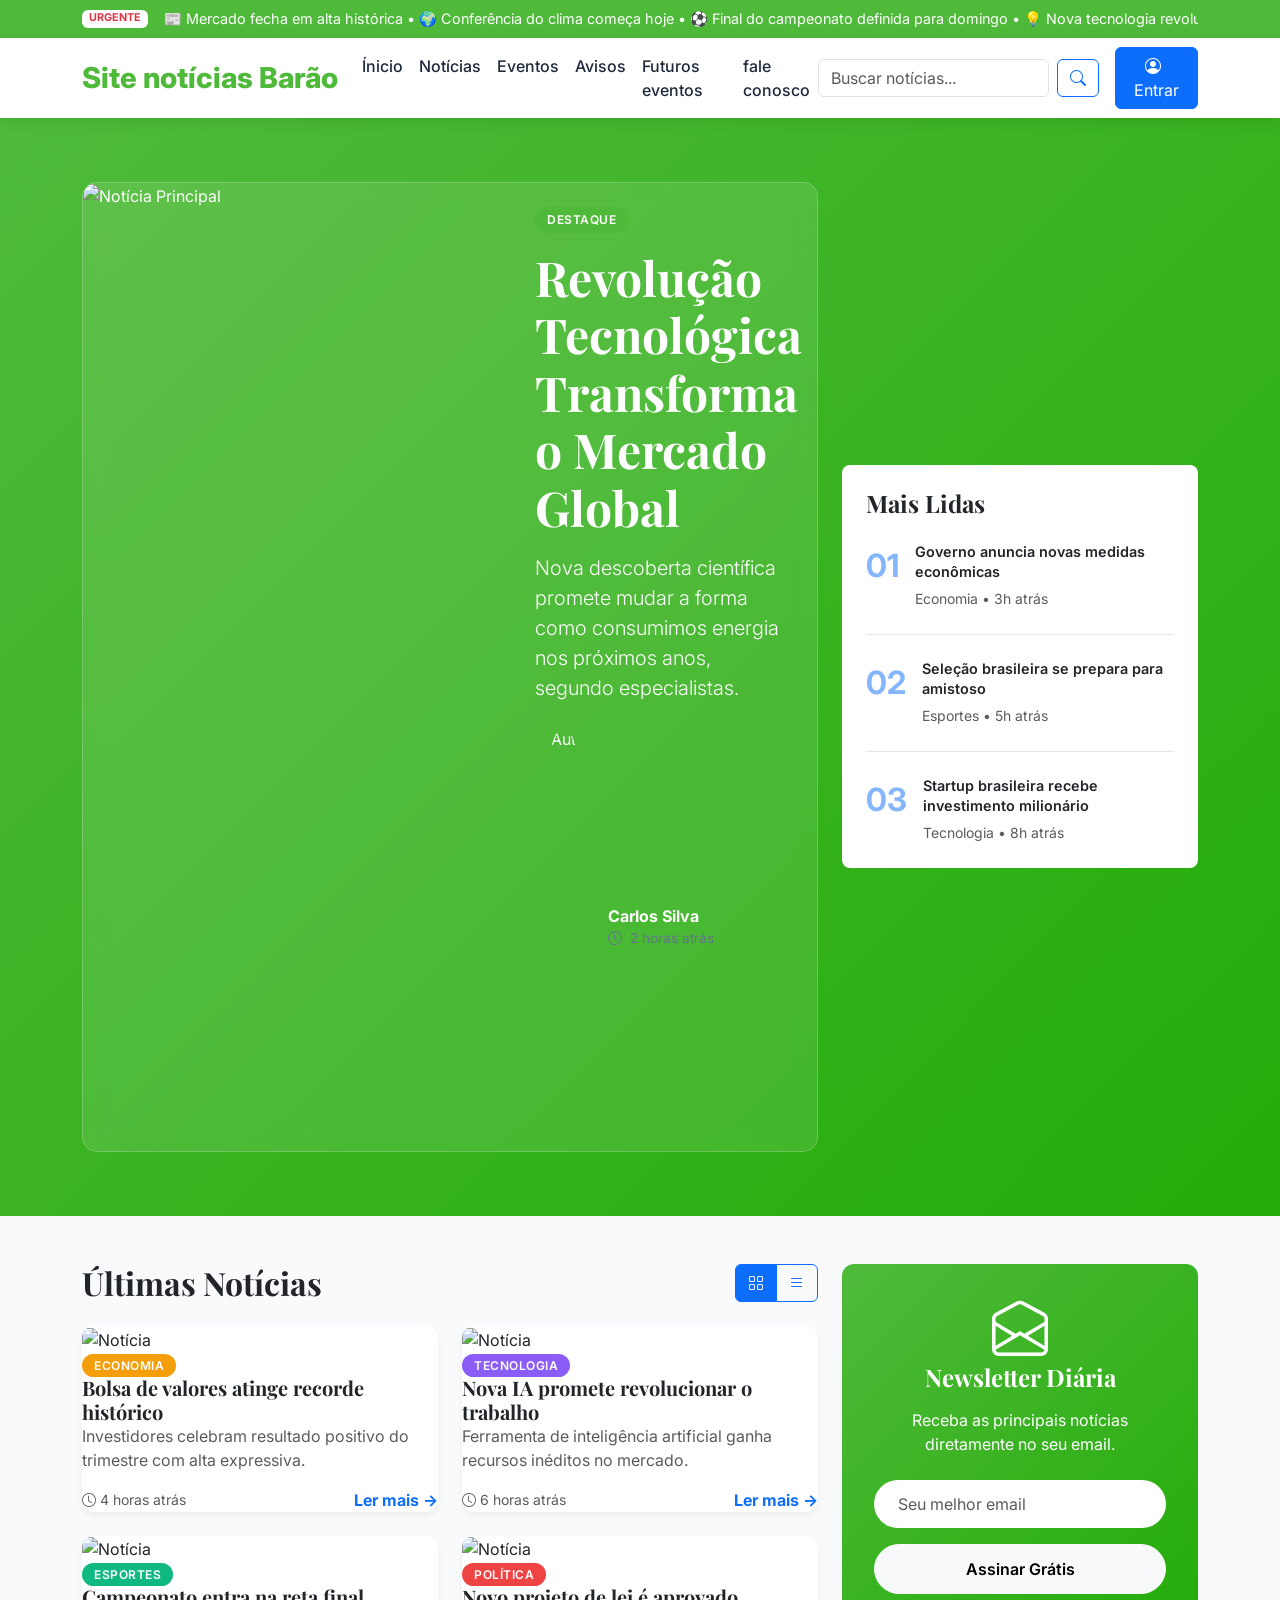
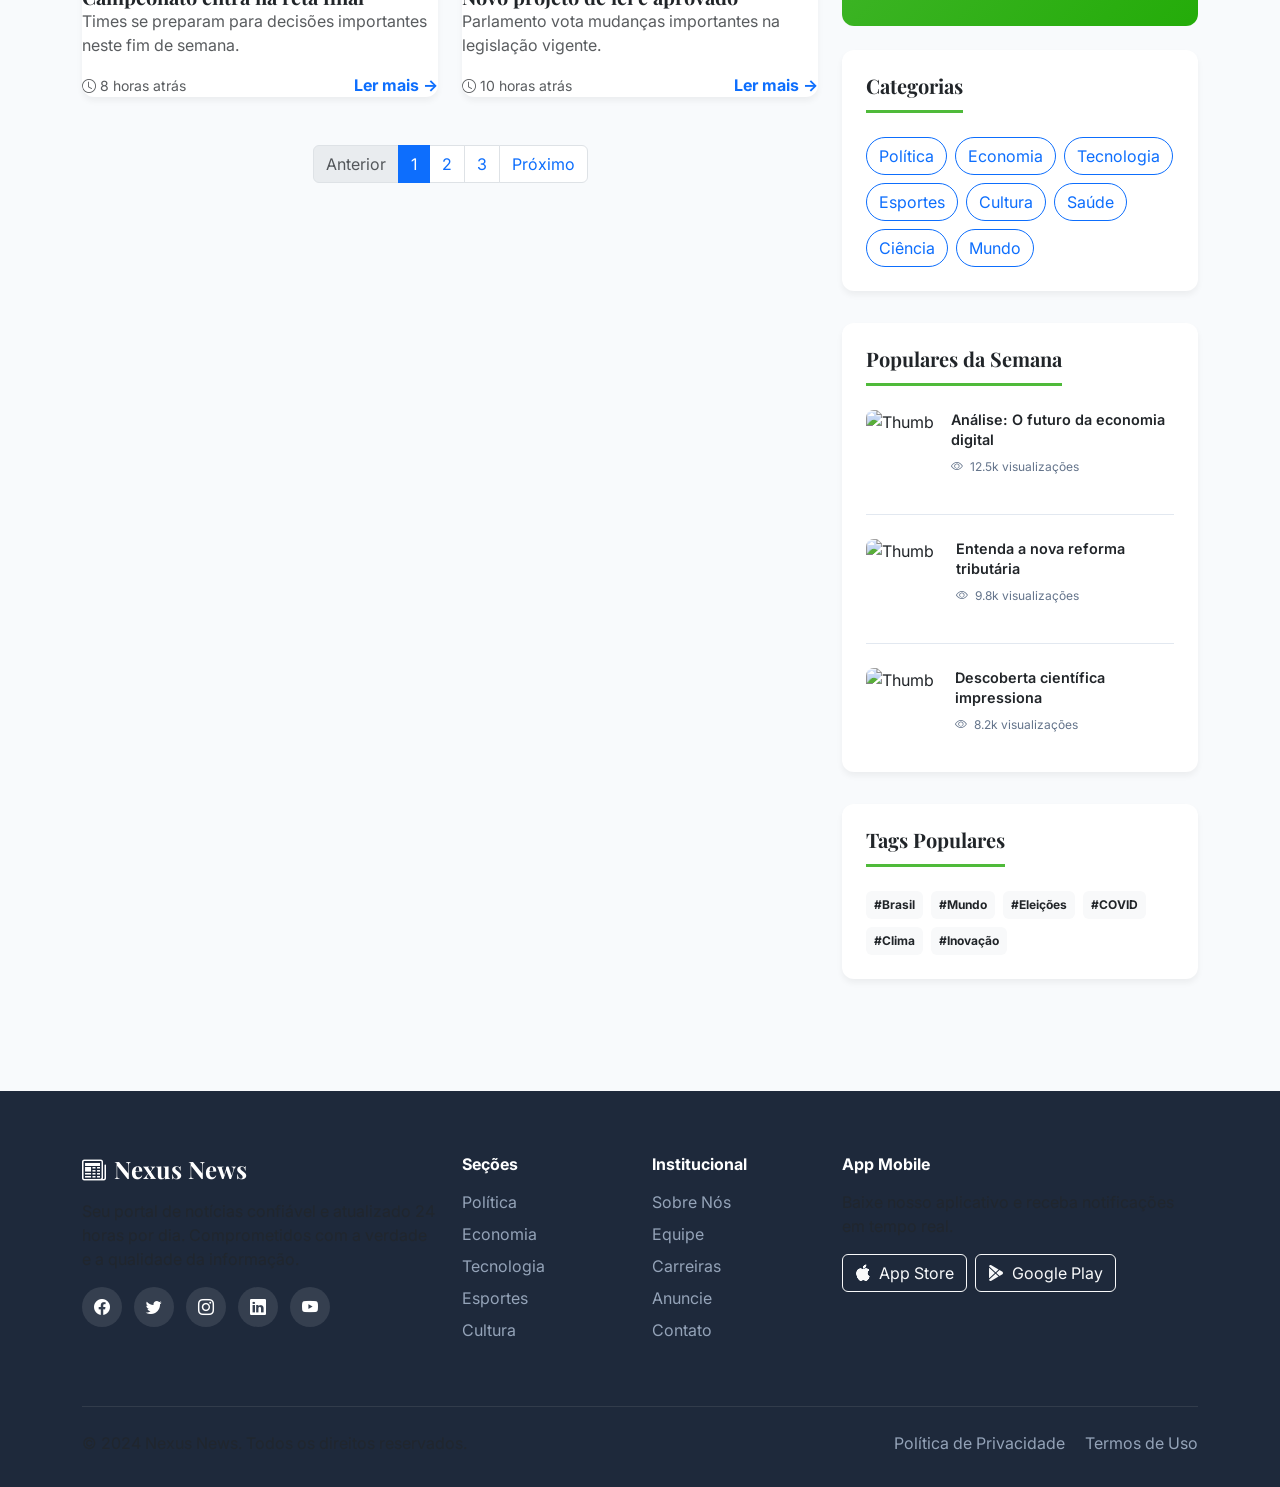
==== index.html @ a6ea6fc0 "Add files via upload" ====
<!DOCTYPE html>
<html lang="pt-BR">
<head>
    <meta charset="UTF-8">
    <meta name="viewport" content="width=device-width, initial-scale=1.0">
    <title>Nexus News - Notícias em Tempo Real</title>
    
    <!-- Bootstrap 5 CSS -->
    <link href="https://cdn.jsdelivr.net/npm/bootstrap@5.3.2/dist/css/bootstrap.min.css" rel="stylesheet">
    <!-- Bootstrap Icons -->
    <link rel="stylesheet" href="https://cdn.jsdelivr.net/npm/bootstrap-icons@1.11.1/font/bootstrap-icons.css">
    <!-- Google Fonts -->
    <link href="https://fonts.googleapis.com/css2?family=Inter:wght@300;400;500;600;700&family=Playfair+Display:wght@700;800&display=swap" rel="stylesheet">
    
    <style>
        :root {
            --primary-color: #4fba3a;
            --secondary-color: #24ac09;
            --accent-color: #ffff;
            --dark-color: #1e293b;
            --light-bg: #f8fafc;
        }

        body {
            font-family: 'Inter', sans-serif;
            background-color: var(--light-bg);
        }

        h1, h2, h3, h4, h5 {
            font-family: 'Playfair Display', serif;
        }

        /* Navbar */
        .navbar {
            box-shadow: 0 2px 15px rgba(0,0,0,0.1);
            background: white !important;
        }

        .navbar-brand {
            font-weight: 800;
            font-size: 1.8rem;
            color: var(--primary-color) !important;
        }

        .nav-link {
            font-weight: 500;
            color: var(--dark-color) !important;
            transition: color 0.3s;
        }

        .nav-link:hover {
            color: var(--primary-color) !important;
        }

        /* Hero Section */
        .hero-section {
            background: linear-gradient(135deg, var(--primary-color) 0%, var(--secondary-color) 100%);
            color: white;
            padding: 4rem 0;
            margin-bottom: 3rem;
        }

        .hero-card {
            background: rgba(255,255,255,0.1);
            backdrop-filter: blur(10px);
            border-radius: 15px;
            overflow: hidden;
            border: 1px solid rgba(255,255,255,0.2);
        }

        .hero-card img {
            height: 400px;
            object-fit: cover;
        }

        /* News Cards */
        .news-card {
            background: white;
            border-radius: 12px;
            overflow: hidden;
            box-shadow: 0 4px 6px rgba(0,0,0,0.05);
            transition: transform 0.3s, box-shadow 0.3s;
            height: 100%;
            border: none;
        }

        .news-card:hover {
            transform: translateY(-5px);
            box-shadow: 0 12px 24px rgba(0,0,0,0.1);
        }

        .news-card img {
            height: 220px;
            object-fit: cover;
        }

        .category-badge {
            background: var(--primary-color);
            color: white;
            padding: 0.25rem 0.75rem;
            border-radius: 20px;
            font-size: 0.75rem;
            font-weight: 600;
            text-transform: uppercase;
            letter-spacing: 0.5px;
        }

        .category-tech { background: #8b5cf6; }
        .category-politics { background: #ef4444; }
        .category-sports { background: #10b981; }
        .category-business { background: #f59e0b; }

        /* Sidebar */
        .sidebar-widget {
            background: white;
            border-radius: 12px;
            padding: 1.5rem;
            margin-bottom: 2rem;
            box-shadow: 0 4px 6px rgba(0,0,0,0.05);
        }

        .widget-title {
            font-weight: 700;
            margin-bottom: 1.5rem;
            padding-bottom: 0.75rem;
            border-bottom: 3px solid var(--primary-color);
            display: inline-block;
        }

        .news-list-item {
            display: flex;
            gap: 1rem;
            margin-bottom: 1.5rem;
            padding-bottom: 1.5rem;
            border-bottom: 1px solid #e2e8f0;
        }

        .news-list-item:last-child {
            border-bottom: none;
            margin-bottom: 0;
            padding-bottom: 0;
        }

        .news-list-item img {
            width: 80px;
            height: 80px;
            object-fit: cover;
            border-radius: 8px;
        }

        .news-list-item h6 {
            font-size: 0.9rem;
            font-weight: 600;
            line-height: 1.4;
            margin-bottom: 0.5rem;
        }

        .news-list-item .meta {
            font-size: 0.75rem;
            color: #64748b;
        }

        /* Newsletter */
        .newsletter-box {
            background: linear-gradient(135deg, var(--primary-color), var(--secondary-color));
            color: white;
            border-radius: 12px;
            padding: 2rem;
            text-align: center;
        }

        .newsletter-box input {
            border-radius: 25px;
            border: none;
            padding: 0.75rem 1.5rem;
        }

        .newsletter-box button {
            border-radius: 25px;
            padding: 0.75rem 2rem;
            font-weight: 600;
        }

        /* Footer */
        footer {
            background: var(--dark-color);
            color: white;
            padding: 4rem 0 2rem;
            margin-top: 5rem;
        }

        .footer-link {
            color: #94a3b8;
            text-decoration: none;
            transition: color 0.3s;
        }

        .footer-link:hover {
            color: white;
        }

        .social-icon {
            width: 40px;
            height: 40px;
            background: rgba(255,255,255,0.1);
            border-radius: 50%;
            display: inline-flex;
            align-items: center;
            justify-content: center;
            color: white;
            margin-right: 0.5rem;
            transition: background 0.3s;
        }

        .social-icon:hover {
            background: var(--primary-color);
            color: white;
        }

        /* Date Badge */
        .date-badge {
            color: #64748b;
            font-size: 0.85rem;
            display: flex;
            align-items: center;
            gap: 0.5rem;
        }

        /* Breaking News Ticker */
        .breaking-news {
            background: #4fba3a;
            color: white;
            padding: 0.5rem 0;
            font-size: 0.9rem;
        }

        .ticker-wrap {
            overflow: hidden;
            white-space: nowrap;
        }

        .ticker {
            display: inline-block;
            animation: ticker 30s linear infinite;
        }

        @keyframes ticker {
            0% { transform: translateX(100%); }
            100% { transform: translateX(-100%); }
        }

        /* Responsive */
        @media (max-width: 768px) {
            .hero-card img {
                height: 250px;
            }
        }
    </style>
</head>
<body>

    <!-- Breaking News Ticker -->
    <div class="breaking-news">
        <div class="container">
            <div class="d-flex align-items-center">
                <span class="badge bg-white text-danger me-3">URGENTE</span>
                <div class="ticker-wrap flex-grow-1">
                    <div class="ticker">
                        📰 Mercado fecha em alta histórica • 🌍 Conferência do clima começa hoje • ⚽ Final do campeonato definida para domingo • 💡 Nova tecnologia revoluciona setor de energia
                    </div>
                </div>
            </div>
        </div>
    </div>

    <!-- Navbar -->
    <nav class="navbar navbar-expand-lg navbar-light sticky-top">
        <div class="container">
            <a class="navbar-brand" href="#">
                <img src="img/logo-barao.png" alt="" width="100px">Site notícias Barão
            </a>
            <button class="navbar-toggler" type="button" data-bs-toggle="collapse" data-bs-target="#navbarNav">
                <span class="navbar-toggler-icon"></span>
            </button>
            <div class="collapse navbar-collapse" id="navbarNav">
                <ul class="navbar-nav me-auto mb-2 mb-lg-0">
                    <li class="nav-item">
                        <a class="nav-link active" href="#">Ínicio</a>
                    </li>
                    <li class="nav-item">
                        <a class="nav-link" href="#">Notícias</a>
                    </li>
                    <li class="nav-item">
                        <a class="nav-link" href="#">Eventos</a>
                    </li>
                    <li class="nav-item">
                        <a class="nav-link" href="#">Avisos</a>
                    </li>
                    <li class="nav-item">
                        <a class="nav-link" href="#">Futuros eventos</a>
                    </li>
                    <li class="nav-item">
                        <a class="nav-link" href="#">fale conosco</a>
                    </li>
                </ul>
                <form class="d-flex" role="search">
                    <input class="form-control me-2" type="search" placeholder="Buscar notícias..." aria-label="Search">
                    <button class="btn btn-outline-primary" type="submit"><i class="bi bi-search"></i></button>
                </form>
                <div class="ms-3">
                    <button class="btn btn-primary"><i class="bi bi-person-circle me-2"></i>Entrar</button>
                </div>
            </div>
        </div>
    </nav>

    <!-- Hero Section -->
    <section class="hero-section">
        <div class="container">
            <div class="row align-items-center">
                <div class="col-lg-8">
                    <div class="hero-card">
                        <div class="row g-0">
                            <div class="col-md-7">
                                <img src="https://images.unsplash.com/photo-1504711434969-e33886168f5c?w=800&h=600&fit=crop" class="img-fluid" alt="Notícia Principal">
                            </div>
                            <div class="col-md-5 p-4 d-flex flex-column justify-content-center">
                                <span class="category-badge mb-3 align-self-start">Destaque</span>
                                <h1 class="display-5 fw-bold mb-3">Revolução Tecnológica Transforma o Mercado Global</h1>
                                <p class="lead mb-4">Nova descoberta científica promete mudar a forma como consumimos energia nos próximos anos, segundo especialistas.</p>
                                <div class="d-flex align-items-center gap-3">
                                    <img src="https://i.pravatar.cc/40?img=12" class="rounded-circle" alt="Autor">
                                    <div>
                                        <div class="fw-bold">Carlos Silva</div>
                                        <div class="date-badge"><i class="bi bi-clock"></i> 2 horas atrás</div>
                                    </div>
                                </div>
                            </div>
                        </div>
                    </div>
                </div>
                <div class="col-lg-4 mt-4 mt-lg-0">
                    <div class="bg-white text-dark p-4 rounded-3 h-100">
                        <h4 class="fw-bold mb-4">Mais Lidas</h4>
                        <div class="news-list-item">
                            <span class="fs-2 fw-bold text-primary opacity-50">01</span>
                            <div>
                                <h6 class="mb-1">Governo anuncia novas medidas econômicas</h6>
                                <small class="text-muted">Economia • 3h atrás</small>
                            </div>
                        </div>
                        <div class="news-list-item">
                            <span class="fs-2 fw-bold text-primary opacity-50">02</span>
                            <div>
                                <h6 class="mb-1">Seleção brasileira se prepara para amistoso</h6>
                                <small class="text-muted">Esportes • 5h atrás</small>
                            </div>
                        </div>
                        <div class="news-list-item">
                            <span class="fs-2 fw-bold text-primary opacity-50">03</span>
                            <div>
                                <h6 class="mb-1">Startup brasileira recebe investimento milionário</h6>
                                <small class="text-muted">Tecnologia • 8h atrás</small>
                            </div>
                        </div>
                    </div>
                </div>
            </div>
        </div>
    </section>

    <!-- Main Content -->
    <div class="container">
        <div class="row">
            <!-- News Grid -->
            <div class="col-lg-8">
                <div class="d-flex justify-content-between align-items-center mb-4">
                    <h2 class="fw-bold mb-0">Últimas Notícias</h2>
                    <div class="btn-group">
                        <button class="btn btn-outline-primary active"><i class="bi bi-grid"></i></button>
                        <button class="btn btn-outline-primary"><i class="bi bi-list"></i></button>
                    </div>
                </div>

                <div class="row g-4">
                    <!-- News Card 1 -->
                    <div class="col-md-6">
                        <div class="news-card">
                            <img src="https://images.unsplash.com/photo-1486406146926-c627a92ad1ab?w=600&h=400&fit=crop" class="card-img-top" alt="Notícia">
                            <div class="card-body">
                                <span class="category-badge category-business mb-2">Economia</span>
                                <h5 class="card-title fw-bold">Bolsa de valores atinge recorde histórico</h5>
                                <p class="card-text text-muted">Investidores celebram resultado positivo do trimestre com alta expressiva.</p>
                                <div class="d-flex justify-content-between align-items-center mt-3">
                                    <small class="text-muted"><i class="bi bi-clock me-1"></i>4 horas atrás</small>
                                    <a href="#" class="text-primary text-decoration-none fw-bold">Ler mais →</a>
                                </div>
                            </div>
                        </div>
                    </div>

                    <!-- News Card 2 -->
                    <div class="col-md-6">
                        <div class="news-card">
                            <img src="https://images.unsplash.com/photo-1519389950473-47ba0277781c?w=600&h=400&fit=crop" class="card-img-top" alt="Notícia">
                            <div class="card-body">
                                <span class="category-badge category-tech mb-2">Tecnologia</span>
                                <h5 class="card-title fw-bold">Nova IA promete revolucionar o trabalho</h5>
                                <p class="card-text text-muted">Ferramenta de inteligência artificial ganha recursos inéditos no mercado.</p>
                                <div class="d-flex justify-content-between align-items-center mt-3">
                                    <small class="text-muted"><i class="bi bi-clock me-1"></i>6 horas atrás</small>
                                    <a href="#" class="text-primary text-decoration-none fw-bold">Ler mais →</a>
                                </div>
                            </div>
                        </div>
                    </div>

                    <!-- News Card 3 -->
                    <div class="col-md-6">
                        <div class="news-card">
                            <img src="https://images.unsplash.com/photo-1461896836934-ffe607ba8211?w=600&h=400&fit=crop" class="card-img-top" alt="Notícia">
                            <div class="card-body">
                                <span class="category-badge category-sports mb-2">Esportes</span>
                                <h5 class="card-title fw-bold">Campeonato entra na reta final</h5>
                                <p class="card-text text-muted">Times se preparam para decisões importantes neste fim de semana.</p>
                                <div class="d-flex justify-content-between align-items-center mt-3">
                                    <small class="text-muted"><i class="bi bi-clock me-1"></i>8 horas atrás</small>
                                    <a href="#" class="text-primary text-decoration-none fw-bold">Ler mais →</a>
                                </div>
                            </div>
                        </div>
                    </div>

                    <!-- News Card 4 -->
                    <div class="col-md-6">
                        <div class="news-card">
                            <img src="https://images.unsplash.com/photo-1529107386315-e1a2ed48a620?w=600&h=400&fit=crop" class="card-img-top" alt="Notícia">
                            <div class="card-body">
                                <span class="category-badge category-politics mb-2">Política</span>
                                <h5 class="card-title fw-bold">Novo projeto de lei é aprovado</h5>
                                <p class="card-text text-muted">Parlamento vota mudanças importantes na legislação vigente.</p>
                                <div class="d-flex justify-content-between align-items-center mt-3">
                                    <small class="text-muted"><i class="bi bi-clock me-1"></i>10 horas atrás</small>
                                    <a href="#" class="text-primary text-decoration-none fw-bold">Ler mais →</a>
                                </div>
                            </div>
                        </div>
                    </div>
                </div>

                <!-- Pagination -->
                <nav class="mt-5">
                    <ul class="pagination justify-content-center">
                        <li class="page-item disabled"><a class="page-link" href="#">Anterior</a></li>
                        <li class="page-item active"><a class="page-link" href="#">1</a></li>
                        <li class="page-item"><a class="page-link" href="#">2</a></li>
                        <li class="page-item"><a class="page-link" href="#">3</a></li>
                        <li class="page-item"><a class="page-link" href="#">Próximo</a></li>
                    </ul>
                </nav>
            </div>

            <!-- Sidebar -->
            <div class="col-lg-4">
                <!-- Newsletter -->
                <div class="newsletter-box mb-4">
                    <i class="bi bi-envelope-open display-4 mb-3"></i>
                    <h4 class="fw-bold mb-3">Newsletter Diária</h4>
                    <p class="mb-4">Receba as principais notícias diretamente no seu email.</p>
                    <form>
                        <div class="mb-3">
                            <input type="email" class="form-control" placeholder="Seu melhor email">
                        </div>
                        <button type="submit" class="btn btn-light w-100">Assinar Grátis</button>
                    </form>
                </div>

                <!-- Categories -->
                <div class="sidebar-widget">
                    <h5 class="widget-title">Categorias</h5>
                    <div class="d-flex flex-wrap gap-2">
                        <a href="#" class="btn btn-outline-primary rounded-pill">Política</a>
                        <a href="#" class="btn btn-outline-primary rounded-pill">Economia</a>
                        <a href="#" class="btn btn-outline-primary rounded-pill">Tecnologia</a>
                        <a href="#" class="btn btn-outline-primary rounded-pill">Esportes</a>
                        <a href="#" class="btn btn-outline-primary rounded-pill">Cultura</a>
                        <a href="#" class="btn btn-outline-primary rounded-pill">Saúde</a>
                        <a href="#" class="btn btn-outline-primary rounded-pill">Ciência</a>
                        <a href="#" class="btn btn-outline-primary rounded-pill">Mundo</a>
                    </div>
                </div>

                <!-- Popular Posts -->
                <div class="sidebar-widget">
                    <h5 class="widget-title">Populares da Semana</h5>
                    
                    <div class="news-list-item">
                        <img src="https://images.unsplash.com/photo-1551288049-bebda4e38f71?w=150&h=150&fit=crop" alt="Thumb">
                        <div>
                            <h6>Análise: O futuro da economia digital</h6>
                            <div class="meta"><i class="bi bi-eye me-1"></i> 12.5k visualizações</div>
                        </div>
                    </div>

                    <div class="news-list-item">
                        <img src="https://images.unsplash.com/photo-1541534741688-6078c6bfb5c5?w=150&h=150&fit=crop" alt="Thumb">
                        <div>
                            <h6>Entenda a nova reforma tributária</h6>
                            <div class="meta"><i class="bi bi-eye me-1"></i> 9.8k visualizações</div>
                        </div>
                    </div>

                    <div class="news-list-item">
                        <img src="https://images.unsplash.com/photo-1579952363873-27f3bade9f55?w=150&h=150&fit=crop" alt="Thumb">
                        <div>
                            <h6>Descoberta científica impressiona</h6>
                            <div class="meta"><i class="bi bi-eye me-1"></i> 8.2k visualizações</div>
                        </div>
                    </div>
                </div>

                <!-- Tags -->
                <div class="sidebar-widget">
                    <h5 class="widget-title">Tags Populares</h5>
                    <div class="d-flex flex-wrap gap-2">
                        <span class="badge bg-light text-dark p-2">#Brasil</span>
                        <span class="badge bg-light text-dark p-2">#Mundo</span>
                        <span class="badge bg-light text-dark p-2">#Eleições</span>
                        <span class="badge bg-light text-dark p-2">#COVID</span>
                        <span class="badge bg-light text-dark p-2">#Clima</span>
                        <span class="badge bg-light text-dark p-2">#Inovação</span>
                    </div>
                </div>
            </div>
        </div>
    </div>

    <!-- Footer -->
    <footer>
        <div class="container">
            <div class="row">
                <div class="col-lg-4 mb-4">
                    <h4 class="fw-bold mb-3"><i class="bi bi-newspaper me-2"></i>Nexus News</h4>
                    <p class="text-muted">Seu portal de notícias confiável e atualizado 24 horas por dia. Comprometidos com a verdade e a qualidade da informação.</p>
                    <div class="mt-3">
                        <a href="#" class="social-icon"><i class="bi bi-facebook"></i></a>
                        <a href="#" class="social-icon"><i class="bi bi-twitter"></i></a>
                        <a href="#" class="social-icon"><i class="bi bi-instagram"></i></a>
                        <a href="#" class="social-icon"><i class="bi bi-linkedin"></i></a>
                        <a href="#" class="social-icon"><i class="bi bi-youtube"></i></a>
                    </div>
                </div>
                <div class="col-lg-2 col-md-6 mb-4">
                    <h6 class="fw-bold mb-3">Seções</h6>
                    <ul class="list-unstyled">
                        <li class="mb-2"><a href="#" class="footer-link">Política</a></li>
                        <li class="mb-2"><a href="#" class="footer-link">Economia</a></li>
                        <li class="mb-2"><a href="#" class="footer-link">Tecnologia</a></li>
                        <li class="mb-2"><a href="#" class="footer-link">Esportes</a></li>
                        <li class="mb-2"><a href="#" class="footer-link">Cultura</a></li>
                    </ul>
                </div>
                <div class="col-lg-2 col-md-6 mb-4">
                    <h6 class="fw-bold mb-3">Institucional</h6>
                    <ul class="list-unstyled">
                        <li class="mb-2"><a href="#" class="footer-link">Sobre Nós</a></li>
                        <li class="mb-2"><a href="#" class="footer-link">Equipe</a></li>
                        <li class="mb-2"><a href="#" class="footer-link">Carreiras</a></li>
                        <li class="mb-2"><a href="#" class="footer-link">Anuncie</a></li>
                        <li class="mb-2"><a href="#" class="footer-link">Contato</a></li>
                    </ul>
                </div>
                <div class="col-lg-4 col-md-6 mb-4">
                    <h6 class="fw-bold mb-3">App Mobile</h6>
                    <p class="text-muted">Baixe nosso aplicativo e receba notificações em tempo real.</p>
                    <div class="d-flex gap-2">
                        <button class="btn btn-outline-light">
                            <i class="bi bi-apple me-2"></i>App Store
                        </button>
                        <button class="btn btn-outline-light">
                            <i class="bi bi-google-play me-2"></i>Google Play
                        </button>
                    </div>
                </div>
            </div>
            <hr class="my-4 border-secondary">
            <div class="row align-items-center">
                <div class="col-md-6 text-center text-md-start">
                    <p class="mb-0 text-muted">&copy; 2024 Nexus News. Todos os direitos reservados.</p>
                </div>
                <div class="col-md-6 text-center text-md-end mt-3 mt-md-0">
                    <a href="#" class="footer-link me-3">Política de Privacidade</a>
                    <a href="#" class="footer-link">Termos de Uso</a>
                </div>
            </div>
        </div>
    </footer>

    <!-- Bootstrap JS -->
    <script src="https://cdn.jsdelivr.net/npm/bootstrap@5.3.2/dist/js/bootstrap.bundle.min.js"></script>
    
    <!-- Custom JS -->
    <script>
        // Ativar tooltips
        var tooltipTriggerList = [].slice.call(document.querySelectorAll('[data-bs-toggle="tooltip"]'))
        var tooltipList = tooltipTriggerList.map(function (tooltipTriggerEl) {
            return new bootstrap.Tooltip(tooltipTriggerEl)
        })

        // Animação suave ao scroll
        document.querySelectorAll('a[href^="#"]').forEach(anchor => {
            anchor.addEventListener('click', function (e) {
                e.preventDefault();
                const target = document.querySelector(this.getAttribute('href'));
                if (target) {
                    target.scrollIntoView({
                        behavior: 'smooth'
                    });
                }
            });
        });
    </script>
</body>
</html>
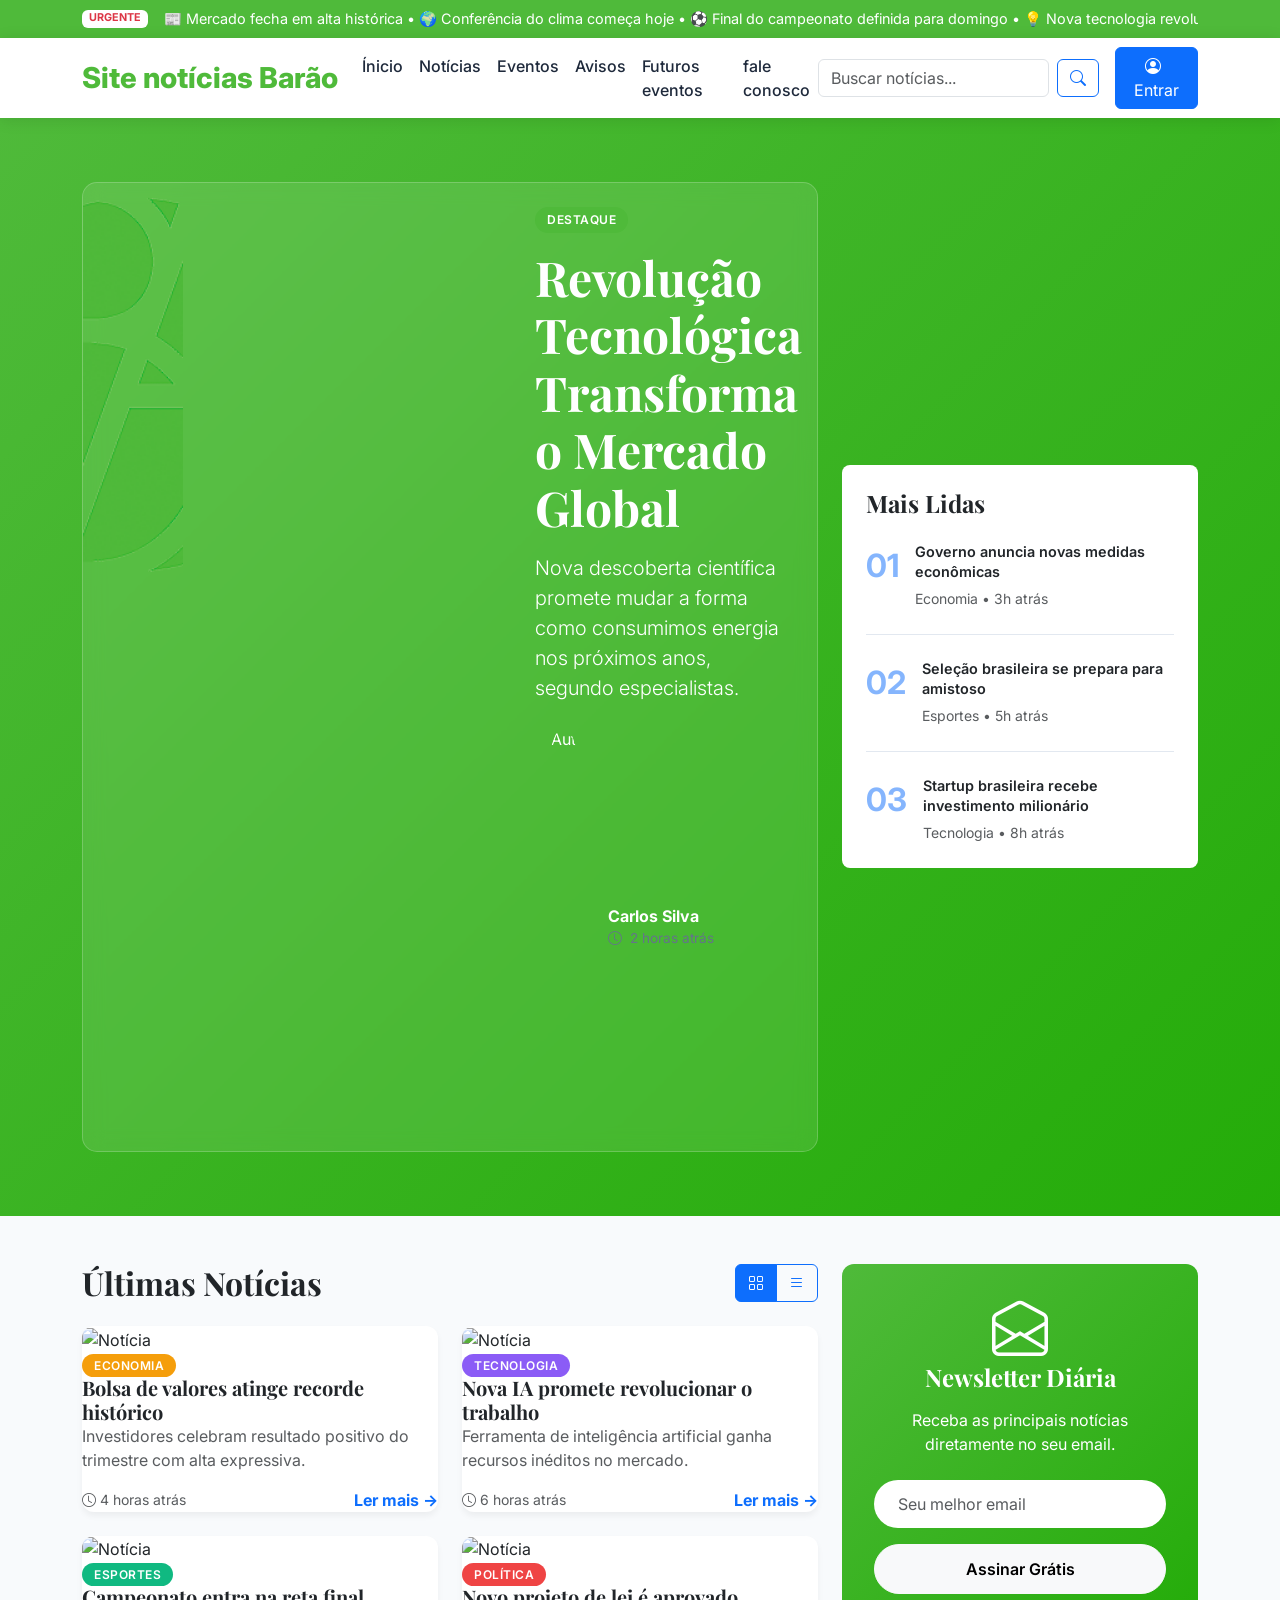
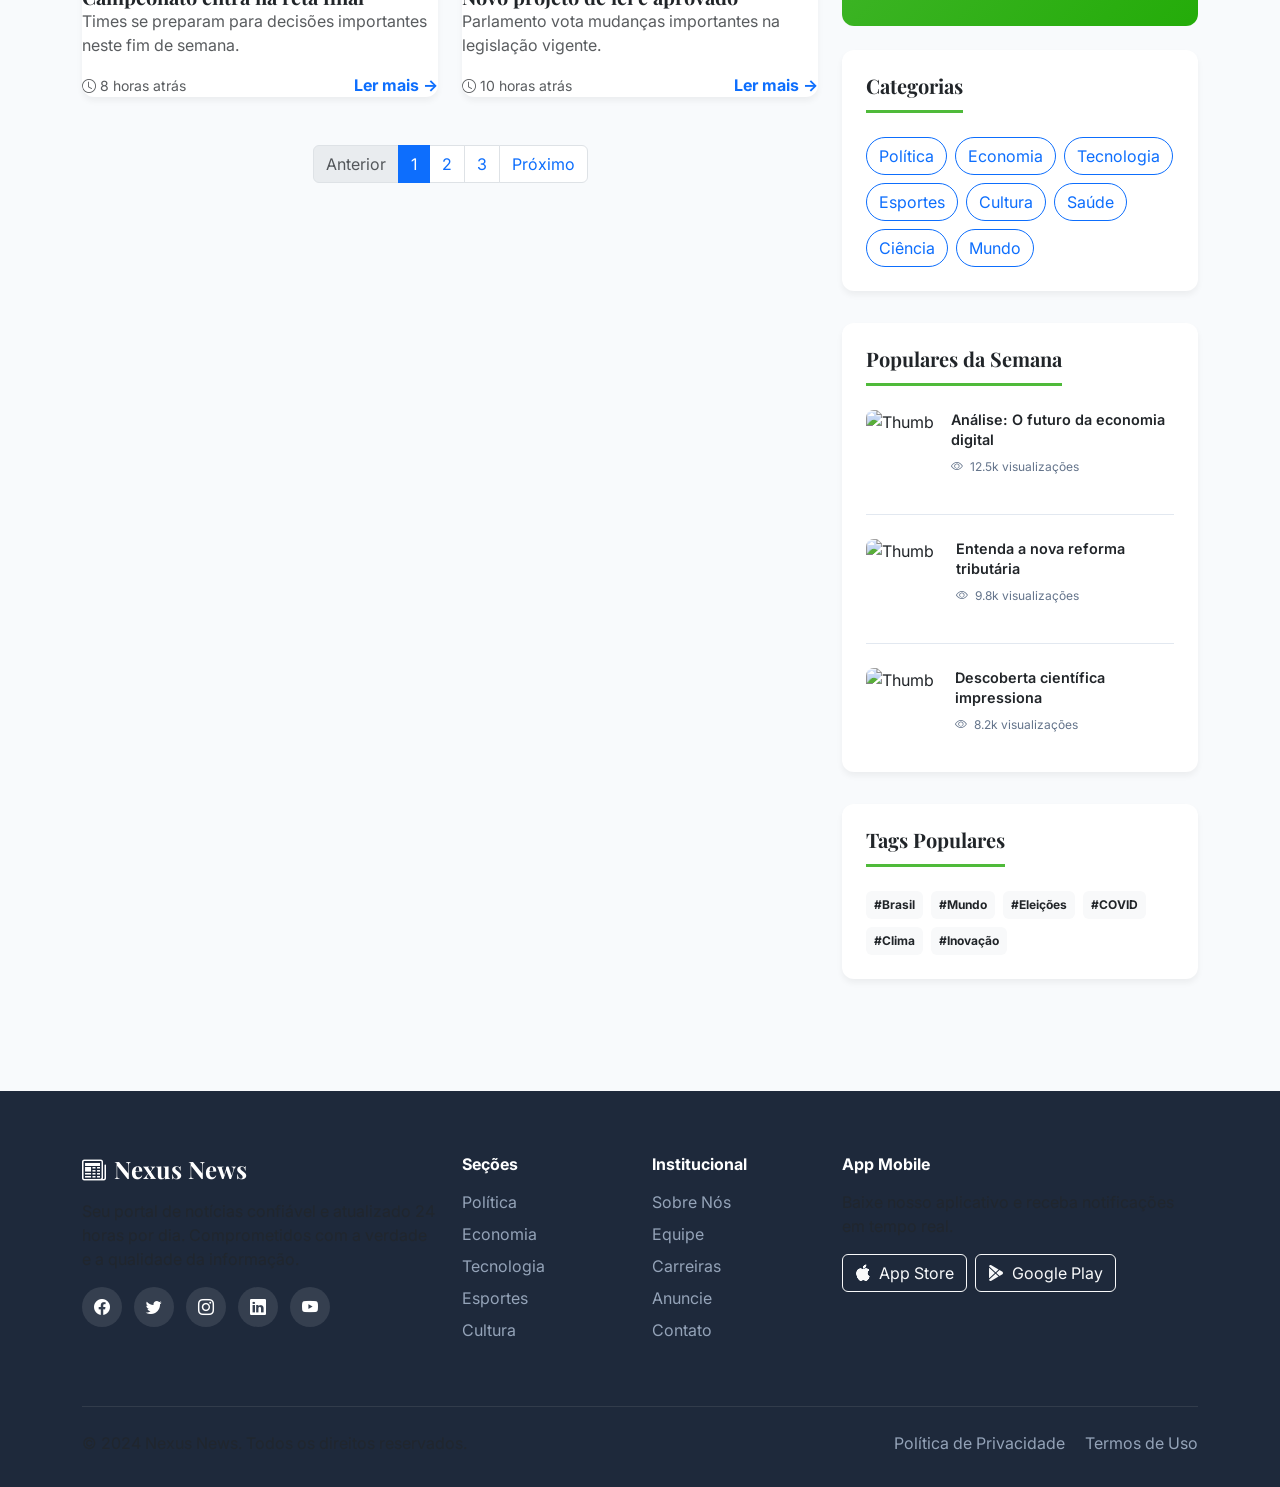
==== commit 8cbf174f: "Add files via upload" ====
--- a/index.html
+++ b/index.html
@@ -277,7 +277,7 @@
     <nav class="navbar navbar-expand-lg navbar-light sticky-top">
         <div class="container">
             <a class="navbar-brand" href="#">
-                <img src="img/logo-barao.png" alt="" width="100px">Site notícias Barão
+               Site notícias Barão
             </a>
             <button class="navbar-toggler" type="button" data-bs-toggle="collapse" data-bs-target="#navbarNav">
                 <span class="navbar-toggler-icon"></span>
@@ -322,7 +322,7 @@
                     <div class="hero-card">
                         <div class="row g-0">
                             <div class="col-md-7">
-                                <img src="https://images.unsplash.com/photo-1504711434969-e33886168f5c?w=800&h=600&fit=crop" class="img-fluid" alt="Notícia Principal">
+                                 <img src="logo-barao.png" alt="" width="100px">
                             </div>
                             <div class="col-md-5 p-4 d-flex flex-column justify-content-center">
                                 <span class="category-badge mb-3 align-self-start">Destaque</span>
